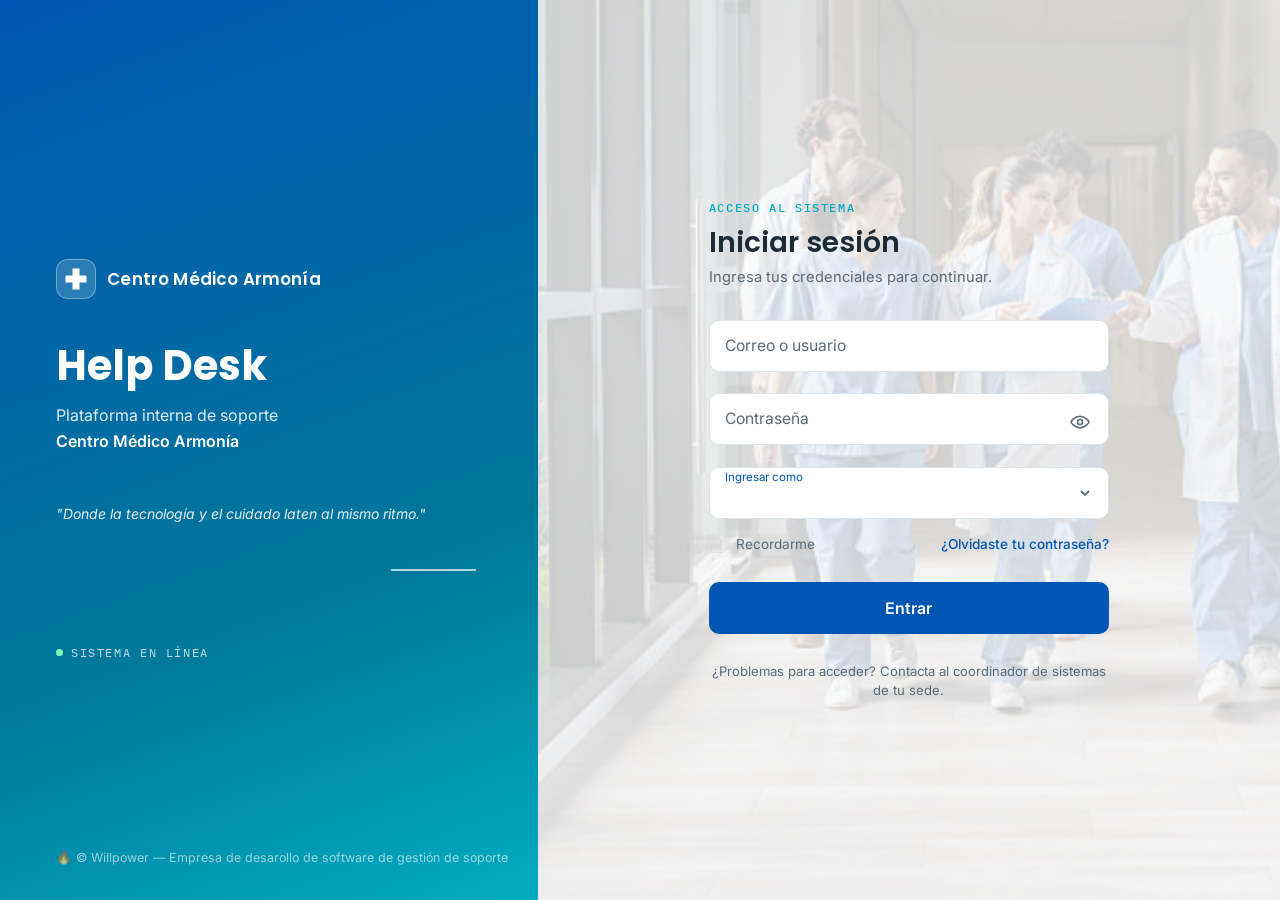
==== HTML/index.html @ 1ffe247d "mi_modal_inicioSesion" ====
<!DOCTYPE html>
<html lang="es">

<head>
  <link href="https://cdn.jsdelivr.net/npm/bootstrap@5.3.8/dist/css/bootstrap.min.css" rel="stylesheet"
    integrity="sha384-sRIl4kxILFvY47J16cr9ZwB07vP4J8+LH7qKQnuqkuIAvNWLzeN8tE5YBujZqJLB" crossorigin="anonymous">
  <meta charset="UTF-8" />
  <meta name="viewport" content="width=device-width, initial-scale=1.0" />
  <title>Mesa de ayuda-Centro Médico Armonía</title>

  <!-- Tipografías: Poppins (marca / títulos), Inter (formulario / cuerpo), IBM Plex Mono (estado del sistema) -->
  <link rel="preconnect" href="https://fonts.googleapis.com" />
  <link rel="preconnect" href="https://fonts.gstatic.com" crossorigin />
  <link
    href="https://fonts.googleapis.com/css2?family=Poppins:wght@500;600;700&family=Inter:wght@400;500;600&family=IBM+Plex+Mono:wght@500&display=swap"
    rel="stylesheet" />
  <link rel="icon" type="image/png" href="../IMG/escudo-medico.png">
  <!-- CSS/ está un nivel arriba de HTML/, por eso se sube con ../ -->
  <link rel="stylesheet" href="../CSS/style.css" />
</head>

<body>

  <div class="login-shell">

    <!-- ============================================= -->
    <!-- PANEL IZQUIERDO — Marca / Identidad Willpower  -->
    <!-- ============================================= -->
    <aside class="brand-panel">
      <div class="brand-panel__content">

        <div class="brand-mark">
          <div class="brand-mark__icon" aria-hidden="true">
            <svg class="brand-mark__medical-icon" width="24" height="24" viewBox="0 0 24 24" fill="none"
              aria-hidden="true">
              <path d="M9 3v6H3v6h6v6h6v-6h6V9h-6V3H9Z" fill="currentColor" />
            </svg>
          </div>
          <span class="brand-mark__name">Centro Médico Armonía</span>
        </div>

        <h1 class="brand-panel__title">Help Desk</h1>
        <p class="brand-panel__subtitle">
          Plataforma interna de soporte <br />
          <strong>Centro Médico Armonía </strong>
        <p class="eslogan">"Donde la tecnología y el cuidado laten al mismo ritmo."</p>
        </p>

        <!-- Elemento distintivo: línea de pulso (ECG) animada, referencia al sector salud -->
        <div class="pulse-strip" aria-hidden="true">
          <svg class="pulse-strip__svg" viewBox="0 0 600 90" preserveAspectRatio="none">
            <polyline class="pulse-strip__line" fill="none"
              points="0,45 90,45 110,45 125,10 140,80 155,20 170,45 220,45 600,45" />
          </svg>
        </div>

        <p class="system-status">
          <span class="system-status__dot"></span>
          SISTEMA EN LÍNEA
        </p>

      </div>

      <p class="brand-panel__footer"><span aria-hidden="true">🔥</span> © Willpower — Empresa de desarollo de software
        de gestión de soporte</p>
    </aside>

    <!-- ============================================= -->
    <!-- PANEL DERECHO — Formulario de inicio de sesión -->
    <!-- ============================================= -->
    <main class="form-panel">
      <div class="form-card">

        <!-- Marca visible solo en móvil (el panel izquierdo se oculta en pantallas pequeñas) -->
        <div class="brand-mark brand-mark--mobile">
          <div class="brand-mark__icon" aria-hidden="true">
            <svg class="brand-mark__medical-icon" width="24" height="24" viewBox="0 0 24 24" fill="none"
              aria-hidden="true">
              <path d="M9 3v6H3v6h6v6h6v-6h6V9h-6V3H9Z" fill="currentColor" />
            </svg>
          </div>
          <span class="brand-mark__name">Centro Médico Armonía</span>
        </div>

        <p class="form-card__eyebrow">Acceso al sistema</p>
        <h2 class="form-card__title">Iniciar sesión</h2>
        <p class="form-card__hint">Ingresa tus credenciales para continuar.</p>

        <!-- ============================================= -->
        <!-- FORMULARIO — envía por POST a php/procesar_login.php -->
        <!-- ============================================= -->
        <!-- PHP/ está un nivel arriba de HTML/, por eso se sube con ../ -->
        <form id="loginForm" class="login-form" action="../JS/login.js" method="POST" novalidate>

          <!-- Campo: correo o usuario -->
          <div class="field">
            <input type="text" id="usuario" name="usuario" class="field__input" placeholder=" " autocomplete="username"
              required />
            <label for="usuario" class="field__label">Correo o usuario</label>
            <span class="field__error" data-error-for="usuario">Ingresa tu correo o usuario.</span>
          </div>

          <!-- Campo: contraseña, con botón de mostrar/ocultar -->
          <div class="field">
            <input type="password" id="password" name="password" class="field__input" placeholder=" "
              autocomplete="current-password" required minlength="6" />
            <label for="password" class="field__label">Contraseña</label>
            <button type="button" class="field__toggle" id="togglePassword" aria-label="Mostrar contraseña"
              aria-pressed="false">
              <svg class="icon-eye" width="20" height="20" viewBox="0 0 24 24" fill="none" stroke="currentColor"
                stroke-width="1.8">
                <path d="M1 12s4-7 11-7 11 7 11 7-4 7-11 7-11-7-11-7Z" />
                <circle cx="12" cy="12" r="3" />
              </svg>
            </button>
            <span class="field__error" data-error-for="password">Mínimo 6 caracteres.</span>
          </div>

          <!-- Selector de rol -->
          <div class="field field--select">
            <select id="rol" name="rol" class="field__input field__input--select" required>
              <option value="" disabled selected hidden> </option>
              <option value="solicitante">Personal médico / administrativo</option>
              <option value="agente">Agente de soporte técnico</option>
              <option value="coordinador">Coordinador de sistemas</option>
            </select>
            <label for="rol" class="field__label field__label--select">Ingresar como</label>
            <svg class="field__chevron" width="16" height="16" viewBox="0 0 16 16" fill="none" stroke="currentColor"
              stroke-width="1.8" aria-hidden="true">
              <path d="M4 6l4 4 4-4" />
            </svg>
          </div>

          <div class="login-form__row">
            <label class="checkbox">
              <input type="checkbox" name="recordar" id="recordar" />
              <span class="checkbox__box" aria-hidden="true"></span>
              Recordarme
            </label>
            <a href="#" class="login-form__forgot">¿Olvidaste tu contraseña?</a>
          </div>

          <button type="submit" class="btn-submit" id="btnSubmit">
            <span class="btn-submit__label" onclick="validarFormulario()">Entrar</span>
            <span class="btn-submit__spinner" aria-hidden="true"></span>
          </button>

        </form>
        <!-- El contenedor principal ahora es un DIV de Bootstrap -->




        <p class="form-card__footer">
          ¿Problemas para acceder? Contacta al coordinador de sistemas de tu sede.
        </p>

      </div>
    </main>

  </div>

  <div class="modal fade" id="mymodal" tabindex="-1" aria-hidden="true">
    <div class="modal-dialog">
      <div class="modal-content">

        <div class="modal-header">
          <h5 class="modal-title">Estado de la Conexión</h5>
          <button type="button" class="btn-close" data-bs-dismiss="modal" aria-label="Close"></button>
        </div>

        <!-- 📌 Aquí es donde JavaScript va a inyectar tu respuesta de PHP -->
        <div class="modal-body" id="textoModal">
          <p>Cargando información...</p>
        </div>

        <div class="modal-footer">
          <button type="button" class="btn btn-secondary" data-bs-dismiss="modal">Cerrar</button>
        </div>

      </div>
    </div>
  </div>
</body>

<!-- JS/ está un nivel arriba de HTML/, por eso se sube con ../ -->
<!-- <script src="../JS/script.js"></script> -->
<script src="https://cdn.jsdelivr.net/npm/bootstrap@5.3.8/dist/js/bootstrap.bundle.min.js"
  integrity="sha384-FKyoEForCGlyvwx9Hj09JcYn3nv7wiPVlz7YYwJrWVcXK/BmnVDxM+D2scQbITxI" crossorigin="anonymous"></script>
<script src="../JS/login.js"></script>

</html>
---- CSS/style.css ----
/* =====================================================
   WILLPOWER — LOGIN
   Paleta sector salud: azul clínico + turquesa suave
   ===================================================== */

:root {
  /* Color */
  --color-primary: #0056b3;
  --color-primary-dark: #00408a;
  --color-primary-soft: #e0f7fa;
  --color-accent: #00acc1;
  --color-bg: #f8f9fa;
  --color-surface: #ffffff;
  --color-text: #1c2b36;
  --color-text-muted: #5b6b76;
  --color-border: #dbe4e8;
  --color-error: #d64550;

  /* Tipografía */
  --font-display: "Poppins", "Segoe UI", sans-serif;
  --font-body: "Inter", "Segoe UI", sans-serif;
  --font-mono: "IBM Plex Mono", "Courier New", monospace;

  /* Movimiento */
  --ease: cubic-bezier(0.4, 0, 0.2, 1);
  --duration: 220ms;
}

@media (prefers-reduced-motion: reduce) {
  :root { --duration: 0ms; }
}

* { box-sizing: border-box; }

html, body {
  margin: 0;
  padding: 0;
  height: 100%;
  background: var(--color-bg);
  font-family: var(--font-body);
  color: var(--color-text);
  -webkit-font-smoothing: antialiased;
}

/* =====================================================
   LAYOUT GENERAL
   ===================================================== */

.login-shell {
  min-height: 100vh;
  display: grid;
  grid-template-columns: 42% 58%;
}

@media (max-width: 900px) {
  .login-shell {
    grid-template-columns: 1fr;
    grid-template-rows: auto 1fr;
  }
}

/* =====================================================
   PANEL DE MARCA (izquierda)
   ===================================================== */

.brand-panel {
  position: relative;
  display: flex;
  flex-direction: column;
  justify-content: center;
  padding: 4rem 3.5rem;
  background: linear-gradient(160deg, var(--color-primary) 0%, #00789a 65%, var(--color-accent) 100%);
  color: #fff;
  overflow: hidden;
}

@media (max-width: 900px) {
  .brand-panel {
    padding: 2.75rem 1.75rem 2.25rem;
    justify-content: flex-start;
  }
  .brand-panel__title { font-size: 1.9rem !important; }
  .pulse-strip { display: none; }
}

.brand-panel__content {
  position: relative;
  z-index: 1;
}

.brand-mark {
  display: flex;
  align-items: center;
  gap: 0.7rem;
  margin-bottom: 2.75rem;
}

.brand-mark--mobile {
  display: none;
  margin-bottom: 2rem;
}

@media (max-width: 900px) {
  .brand-mark--mobile { display: flex; }
  .brand-mark:not(.brand-mark--mobile) { margin-bottom: 1.25rem; }
}

.brand-mark__icon {
  width: 40px;
  height: 40px;
  border-radius: 12px;
  background: rgba(255, 255, 255, 0.16);
  border: 1px solid rgba(255, 255, 255, 0.35);
  display: flex;
  align-items: center;
  justify-content: center;
  flex-shrink: 0;
}

.form-panel .brand-mark__icon {
  background: var(--color-primary-soft);
  border: 1px solid #cdeef2;
}

.brand-mark__medical-icon {
  width: 28px;
  height: 28px;
  object-fit: contain;
  display: block;
}

.eslogan {
    margin-top: 16px;
    font-style: italic;
    font-size: 14px;
    opacity: 0.9;
}
.brand-panel .brand-mark__medical-icon { filter: brightness(0) invert(1); }

@media (max-width: 420px) {
  .brand-mark__name { font-size: 0.92rem; }
}

.brand-mark__name {
  font-family: var(--font-display);
  font-weight: 600;
  font-size: 1.05rem;
  letter-spacing: 0.01em;
}

.form-panel .brand-mark__name { color: var(--color-text); }

.brand-panel__title {
  font-family: var(--font-display);
  font-weight: 700;
  font-size: 2.6rem;
  line-height: 1.1;
  margin: 0 0 0.9rem;
}

.brand-panel__subtitle {
  font-size: 1rem;
  line-height: 1.6;
  color: rgba(255, 255, 255, 0.88);
  margin: 0 0 3rem;
  max-width: 320px;
}

.brand-panel__subtitle strong { color: #fff; font-weight: 600; }

/* --- Elemento distintivo: línea de pulso (ECG) --- */
.pulse-strip {
  width: 100%;
  max-width: 420px;
  height: 60px;
  margin-bottom: 1.25rem;
  opacity: 0.9;
}

.pulse-strip__svg { width: 100%; height: 100%; }

.pulse-strip__line {
  stroke: #fff;
  stroke-width: 2.5;
  stroke-linecap: round;
  stroke-linejoin: round;
  stroke-dasharray: 620;
  stroke-dashoffset: 620;
  animation: draw-pulse 3.4s var(--ease) infinite;
}

@keyframes draw-pulse {
  0% { stroke-dashoffset: 620; }
  55% { stroke-dashoffset: 0; }
  100% { stroke-dashoffset: -620; }
}

.system-status {
  position: relative;
  top: 1.25rem;
  display: flex;
  align-items: center;
  gap: 0.5rem;
  font-family: var(--font-mono);
  font-size: 0.72rem;
  letter-spacing: 0.14em;
  color: rgba(255, 255, 255, 0.75);
  margin: 1.5rem 0 0;
}

.system-status__dot {
  width: 7px;
  height: 7px;
  border-radius: 50%;
  background: #7CFFB2;
  box-shadow: 0 0 0 0 rgba(124, 255, 178, 0.6);
  animation: status-glow 2s infinite;
}

@keyframes status-glow {
  0% { box-shadow: 0 0 0 0 rgba(124, 255, 178, 0.55); }
  70% { box-shadow: 0 0 0 6px rgba(124, 255, 178, 0); }
  100% { box-shadow: 0 0 0 0 rgba(124, 255, 178, 0); }
}

.brand-panel__footer {
  position: absolute;
  left: 3.5rem;
  bottom: 2rem;
  z-index: 1;
  font-size: 0.78rem;
  color: rgba(255, 255, 255, 0.6);
  margin: 0;
}

@media (max-width: 900px) {
  .brand-panel__footer { display: none; }
}

/* =====================================================
   PANEL DE FORMULARIO (derecha)
   ===================================================== */

.form-panel {
  display: flex;
  align-items: center;
  justify-content: center;
  padding: 2.5rem 1.5rem;
  background-image: linear-gradient(rgba(248, 249, 250, 0.82), rgba(248, 249, 250, 0.82)), url("../IMG/fondo.jpg");
  background-position: center;
  background-size: cover;
}

.form-card {
  width: 100%;
  max-width: 400px;
}

.form-card__eyebrow {
  font-family: var(--font-mono);
  font-size: 0.72rem;
  letter-spacing: 0.14em;
  text-transform: uppercase;
  color: var(--color-accent);
  margin: 0 0 0.6rem;
  font-weight: 500;
}

.form-card__title {
  font-family: var(--font-display);
  font-size: 1.75rem;
  font-weight: 600;
  color: var(--color-text);
  margin: 0 0 0.4rem;
}

.form-card__hint {
  font-size: 0.92rem;
  color: var(--color-text-muted);
  margin: 0 0 2rem;
}

/* =====================================================
   CAMPOS DEL FORMULARIO
   ===================================================== */

.login-form { display: flex; flex-direction: column; gap: 1.35rem; }

.field { position: relative; }

.field__input {
  width: 100%;
  height: 52px;
  padding: 1.1rem 1rem 0.35rem;
  font-family: var(--font-body);
  font-size: 0.98rem;
  color: var(--color-text);
  background: var(--color-surface);
  border: 1.5px solid var(--color-border);
  border-radius: 10px;
  outline: none;
  transition: border-color var(--duration) var(--ease), box-shadow var(--duration) var(--ease);
}

.field__input:hover { border-color: #b9cdd6; }

.field__input:focus {
  border-color: var(--color-primary);
  box-shadow: 0 0 0 4px var(--color-primary-soft);
}

.field__label {
  position: absolute;
  left: 1rem;
  top: 50%;
  transform: translateY(-50%);
  font-size: 0.98rem;
  color: var(--color-text-muted);
  pointer-events: none;
  transition: top var(--duration) var(--ease), font-size var(--duration) var(--ease), color var(--duration) var(--ease);
  background: transparent;
}

.field__input:focus + .field__label,
.field__input:not(:placeholder-shown) + .field__label {
  top: 0.68rem;
  font-size: 0.72rem;
  color: var(--color-primary);
}

.field__error {
  display: none;
  font-size: 0.78rem;
  color: var(--color-error);
  margin-top: 0.35rem;
  padding-left: 0.15rem;
}

.field.is-invalid .field__input { border-color: var(--color-error); }
.field.is-invalid .field__input:focus { box-shadow: 0 0 0 4px rgba(214, 69, 80, 0.14); }
.field.is-invalid .field__error { display: block; }

/* Botón mostrar/ocultar contraseña */
.field__toggle {
  position: absolute;
  right: 0.4rem;
  top: 0.4rem;
  width: 44px;
  height: 44px;
  border: none;
  background: transparent;
  color: var(--color-text-muted);
  display: flex;
  align-items: center;
  justify-content: center;
  cursor: pointer;
  border-radius: 8px;
  transition: color var(--duration) var(--ease), background var(--duration) var(--ease);
}

.field__toggle:hover { color: var(--color-primary); background: var(--color-primary-soft); }
.field__toggle svg { transition: transform var(--duration) var(--ease); }
.field__toggle[aria-pressed="true"] svg { transform: scale(0.92); }

/* Select de rol */
.field--select .field__input--select {
  appearance: none;
  cursor: pointer;
  color: var(--color-text);
}

.field--select .field__input--select:invalid { color: var(--color-text); }

.field__label--select {
  top: 0.68rem;
  font-size: 0.72rem;
  color: var(--color-text-muted);
}

.field--select:focus-within .field__label--select { color: var(--color-primary); }

.field__chevron {
  position: absolute;
  right: 1rem;
  top: 50%;
  transform: translateY(-50%);
  color: var(--color-text-muted);
  pointer-events: none;
}

/* Fila: recordar + olvidé contraseña */
.login-form__row {
  display: flex;
  align-items: center;
  justify-content: space-between;
  margin-top: -0.4rem;
}

.checkbox {
  display: flex;
  align-items: center;
  gap: 0.55rem;
  font-size: 0.85rem;
  color: var(--color-text-muted);
  cursor: pointer;
  user-select: none;
}

.checkbox input { position: absolute; opacity: 0; width: 0; height: 0; }

.checkbox__box {
  width: 18px;
  height: 18px;
  border-radius: 5px;
  border: 1.5px solid var(--color-border);
  display: inline-block;
  position: relative;
  transition: background var(--duration) var(--ease), border-color var(--duration) var(--ease);
}

.checkbox__box::after {
  content: "";
  position: absolute;
  left: 5px;
  top: 1px;
  width: 5px;
  height: 9px;
  border: solid #fff;
  border-width: 0 2px 2px 0;
  transform: rotate(45deg) scale(0);
  transition: transform var(--duration) var(--ease);
}

.checkbox input:checked + .checkbox__box {
  background: var(--color-primary);
  border-color: var(--color-primary);
}

.checkbox input:checked + .checkbox__box::after { transform: rotate(45deg) scale(1); }

.checkbox input:focus-visible + .checkbox__box { box-shadow: 0 0 0 4px var(--color-primary-soft); }

.login-form__forgot {
  font-size: 0.85rem;
  color: var(--color-primary);
  text-decoration: none;
  font-weight: 500;
  transition: color var(--duration) var(--ease);
}

.login-form__forgot:hover { color: var(--color-primary-dark); text-decoration: underline; }

/* =====================================================
   BOTÓN DE ENVÍO
   ===================================================== */

.btn-submit {
  position: relative;
  height: 52px;
  border: none;
  border-radius: 10px;
  background: var(--color-primary);
  color: #fff;
  font-family: var(--font-body);
  font-size: 1rem;
  font-weight: 600;
  cursor: pointer;
  overflow: hidden;
  transition: background var(--duration) var(--ease), transform var(--duration) var(--ease), box-shadow var(--duration) var(--ease);
  margin-top: 0.35rem;
}

.btn-submit:hover { background: var(--color-primary-dark); box-shadow: 0 8px 20px -8px rgba(0, 86, 179, 0.55); }
.btn-submit:active { transform: scale(0.98); }
.btn-submit:focus-visible { outline: 3px solid var(--color-accent); outline-offset: 2px; }

.btn-submit__spinner {
  display: none;
  position: absolute;
  left: 50%;
  top: 50%;
  width: 20px;
  height: 20px;
  margin: -10px 0 0 -10px;
  border: 2.5px solid rgba(255, 255, 255, 0.35);
  border-top-color: #fff;
  border-radius: 50%;
}

.btn-submit.is-loading .btn-submit__label { opacity: 0; }
.btn-submit.is-loading .btn-submit__spinner { display: block; animation: spin 0.7s linear infinite; }
.btn-submit.is-loading { pointer-events: none; }

@keyframes spin { to { transform: rotate(360deg); } }

/* =====================================================
   PIE DE FORMULARIO
   ===================================================== */

.form-card__footer {
  margin: 1.75rem 0 0;
  font-size: 0.82rem;
  color: var(--color-text-muted);
  text-align: center;
}

/* =====================================================
   Entrada suave de la tarjeta al cargar
   ===================================================== */

.form-card {
  animation: rise-in 0.5s var(--ease) both;
}

@keyframes rise-in {
  from { opacity: 0; transform: translateY(10px); }
  to { opacity: 1; transform: translateY(0); }
}
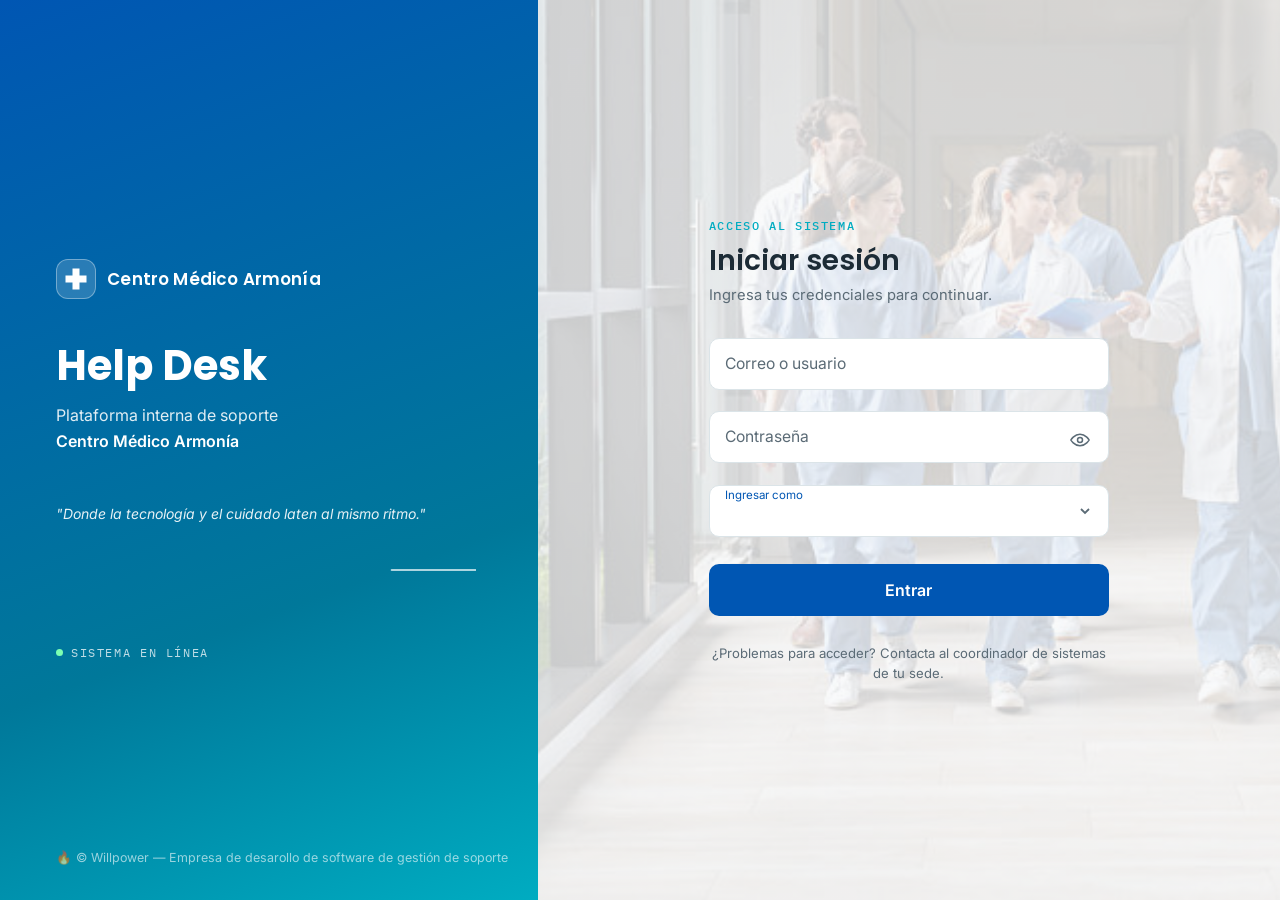
==== commit 2c287409: "Consultas,Usuario,Constructores" ====
--- a/HTML/index.html
+++ b/HTML/index.html
@@ -119,10 +119,8 @@
           <!-- Selector de rol -->
           <div class="field field--select">
             <select id="rol" name="rol" class="field__input field__input--select" required>
-              <option value="" disabled selected hidden> </option>
-              <option value="solicitante">Personal médico / administrativo</option>
-              <option value="agente">Agente de soporte técnico</option>
-              <option value="coordinador">Coordinador de sistemas</option>
+        
+              
             </select>
             <label for="rol" class="field__label field__label--select">Ingresar como</label>
             <svg class="field__chevron" width="16" height="16" viewBox="0 0 16 16" fill="none" stroke="currentColor"
@@ -130,16 +128,7 @@
               <path d="M4 6l4 4 4-4" />
             </svg>
           </div>
-
-          <div class="login-form__row">
-            <label class="checkbox">
-              <input type="checkbox" name="recordar" id="recordar" />
-              <span class="checkbox__box" aria-hidden="true"></span>
-              Recordarme
-            </label>
-            <a href="#" class="login-form__forgot">¿Olvidaste tu contraseña?</a>
-          </div>
-
+          
           <button type="submit" class="btn-submit" id="btnSubmit">
             <span class="btn-submit__label" onclick="validarFormulario()">Entrar</span>
             <span class="btn-submit__spinner" aria-hidden="true"></span>
@@ -189,4 +178,5 @@
   integrity="sha384-FKyoEForCGlyvwx9Hj09JcYn3nv7wiPVlz7YYwJrWVcXK/BmnVDxM+D2scQbITxI" crossorigin="anonymous"></script>
 <script src="../JS/login.js"></script>
 
+
 </html>
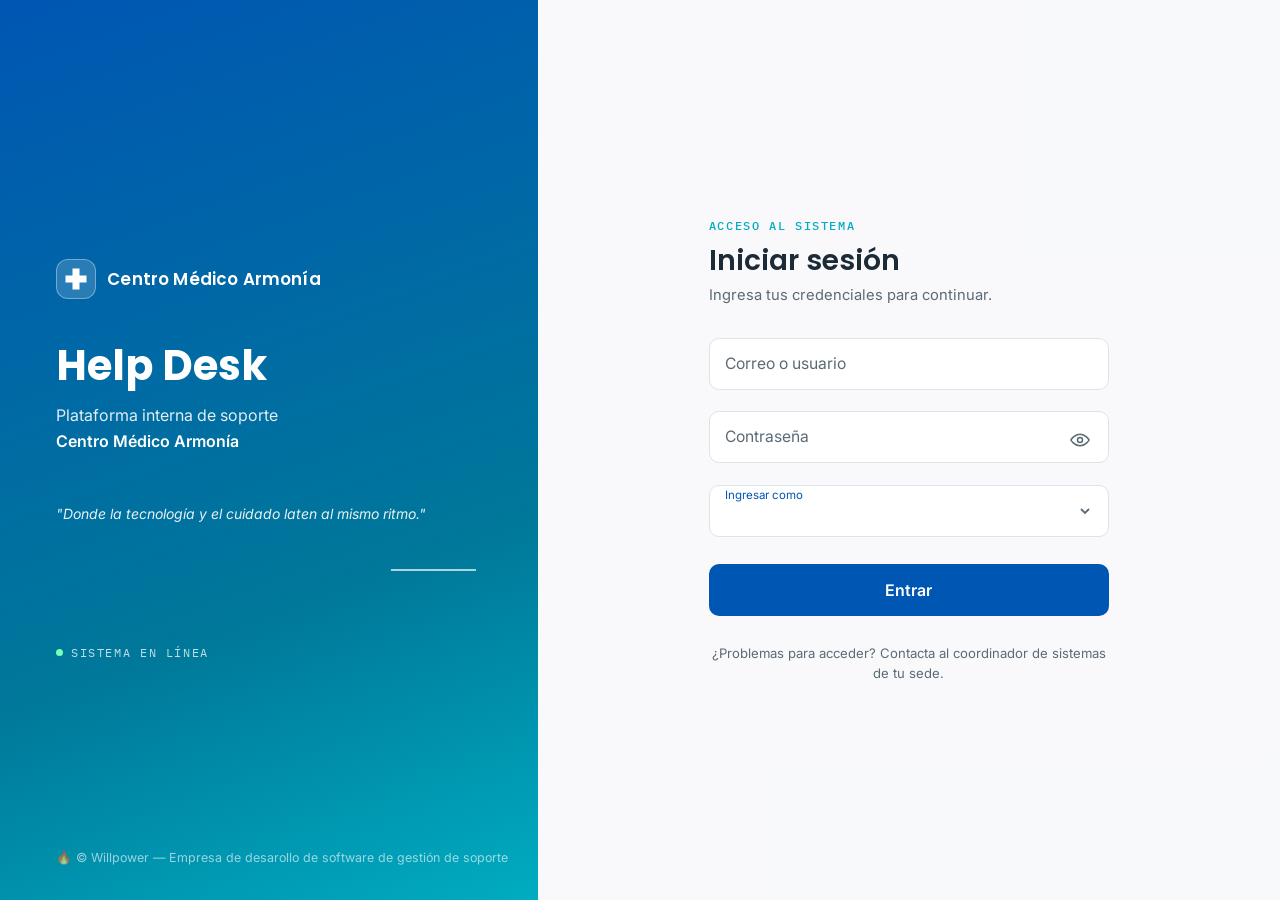
==== commit bbf4e6bc: "Fondos,indexpersonal,carpetaPersonal" ====
--- a/HTML/index.html
+++ b/HTML/index.html
@@ -69,6 +69,12 @@
     <!-- PANEL DERECHO — Formulario de inicio de sesión -->
     <!-- ============================================= -->
     <main class="form-panel">
+      <div class="login-background" aria-hidden="true">
+        <img src="../IMG/FONDO/fondo.jpg" alt="">
+        <img src="../IMG/FONDO/fondo3.jpg" alt="">
+        <img src="../IMG/FONDO/fondo2.jpg" alt="">
+      </div>
+
       <div class="form-card">
 
         <!-- Marca visible solo en móvil (el panel izquierdo se oculta en pantallas pequeñas) -->
@@ -154,7 +160,7 @@
       <div class="modal-content">
 
         <div class="modal-header">
-          <h5 class="modal-title">Estado de la Conexión</h5>
+         
           <button type="button" class="btn-close" data-bs-dismiss="modal" aria-label="Close"></button>
         </div>
 
--- a/CSS/style.css
+++ b/CSS/style.css
@@ -242,16 +242,76 @@
    ===================================================== */
 
 .form-panel {
+  position: relative;
+  overflow: hidden;
   display: flex;
   align-items: center;
   justify-content: center;
   padding: 2.5rem 1.5rem;
-  background-image: linear-gradient(rgba(248, 249, 250, 0.82), rgba(248, 249, 250, 0.82)), url("../IMG/fondo.jpg");
-  background-position: center;
-  background-size: cover;
+  background: var(--color-bg);
+}
+
+.login-background {
+  position: absolute;
+  z-index: 0;
+  inset: 0;
+  background: var(--color-bg);
+}
+
+.login-background::after {
+  position: absolute;
+  inset: 0;
+  background: rgba(248, 249, 250, 0.48);
+  content: "";
+}
+
+.login-background img {
+  position: absolute;
+  width: 100%;
+  height: 100%;
+  object-fit: cover;
+  opacity: 0;
+  animation: login-background-fade 24s infinite;
+}
+
+.login-background img:first-child {
+  animation-delay: -2s;
+}
+
+.login-background img:nth-child(2) {
+  animation-delay: -10s;
+}
+
+.login-background img:nth-child(3) {
+  animation-delay: -18s;
+}
+
+@keyframes login-background-fade {
+  0%, 30% {
+    opacity: 0;
+  }
+  8%, 22% {
+    opacity: 1;
+  }
+  38%, 100% {
+    opacity: 0;
+  }
+}
+
+@media (prefers-reduced-motion: reduce) {
+  .login-background img {
+    animation: none;
+    opacity: 0;
+  }
+
+  .login-background img:first-child {
+    opacity: 1;
+  }
 }
 
 .form-card {
+  position: relative;
+  z-index: 1;
   width: 100%;
   max-width: 400px;
 }
